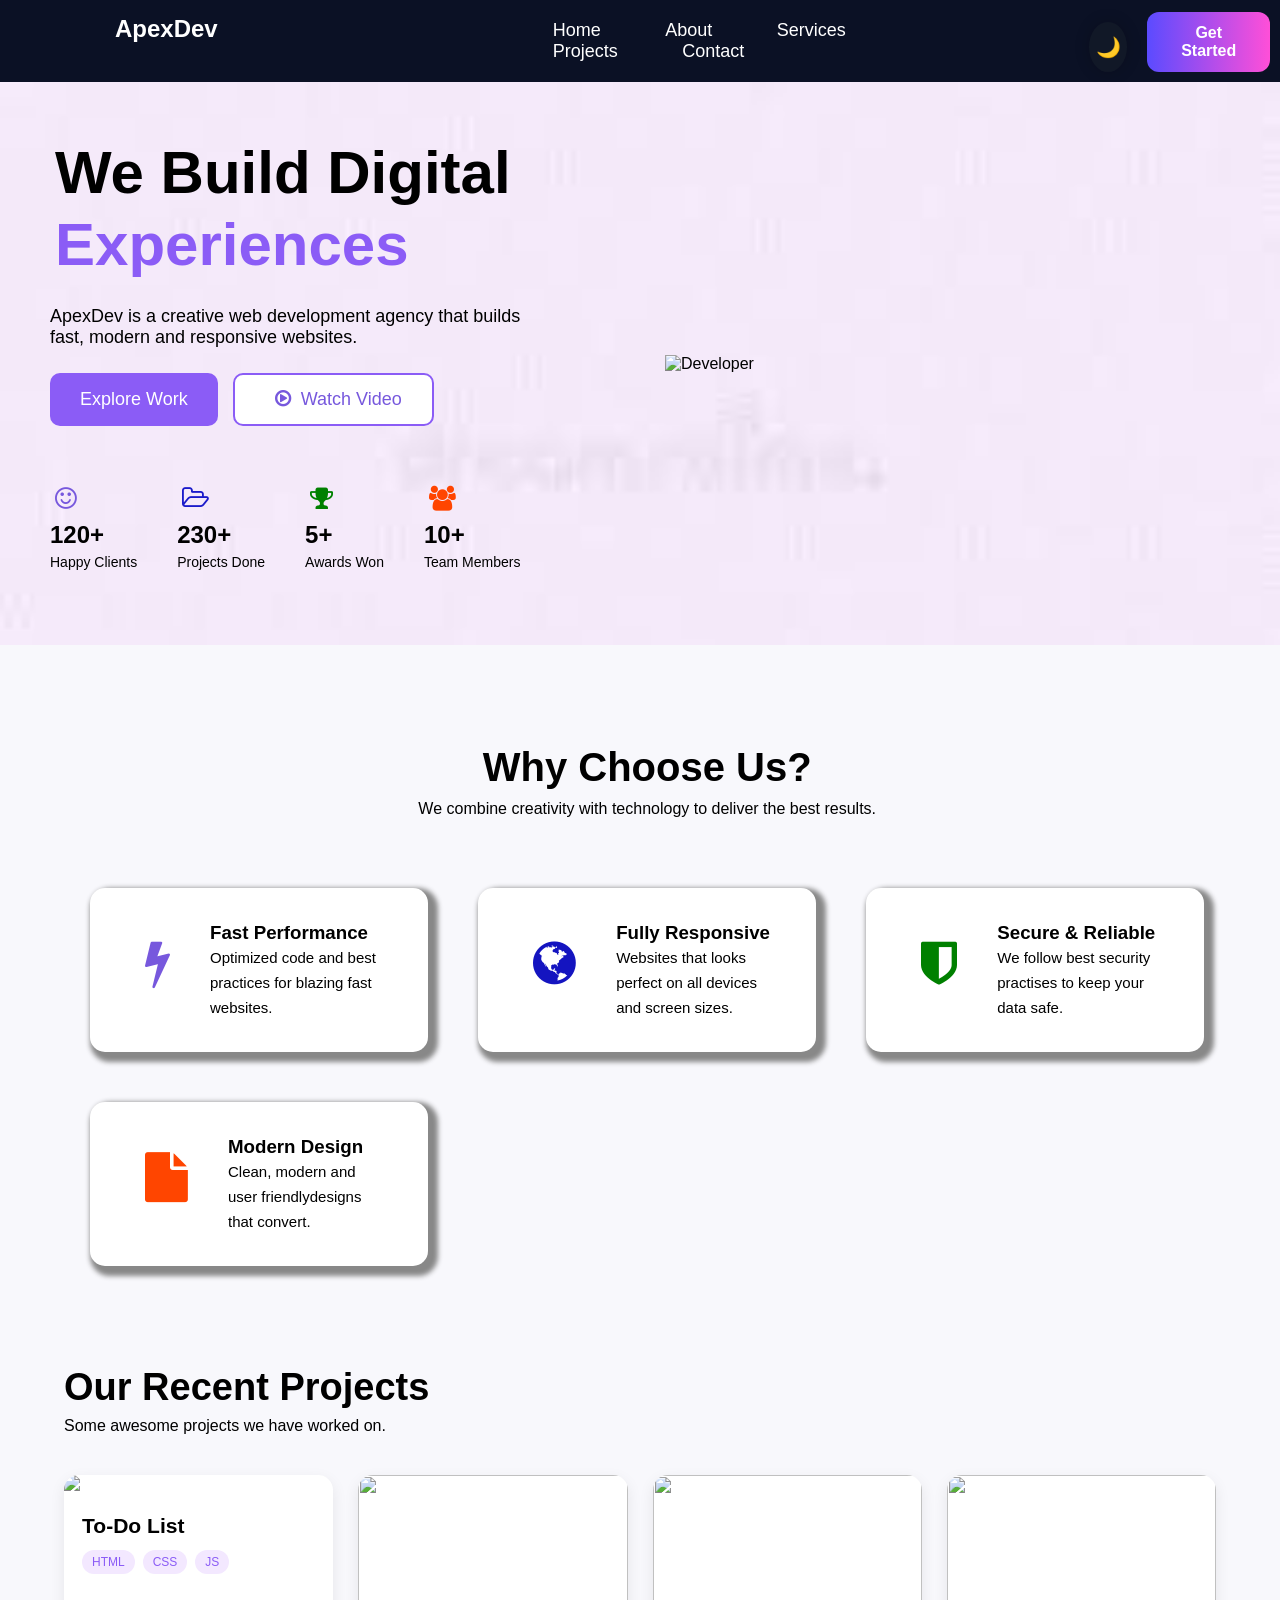
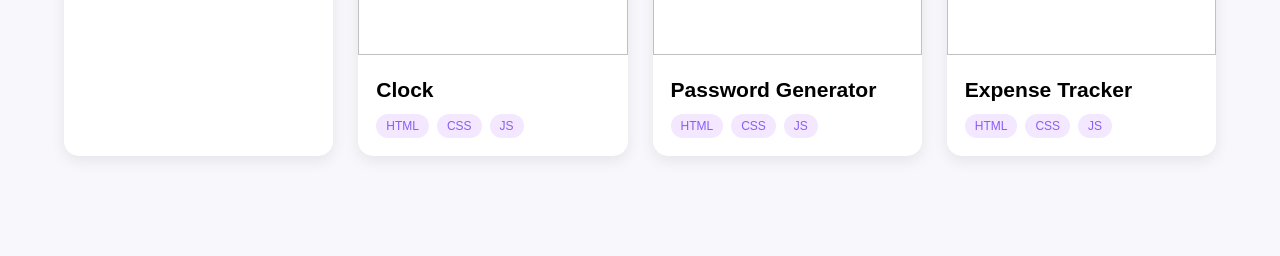
==== index.html @ 3f7ad234 "Add files via upload" ====
<!doctype html>
<html lang="en">
  <head>
    <meta charset="UTF-8" />
    <meta name="viewport" content="width=device-width, initial-scale=1.0" />
    <title>ApexDev</title>

    <link rel="stylesheet" href="style.css" />
    <link
      rel="stylesheet"
      href="https://cdnjs.cloudflare.com/ajax/libs/font-awesome/4.7.0/css/font-awesome.min.css"
    />
  </head>

  <body>
    <section class="navbar">
      <div class="container">
        <div class="nav">
          <div class="logo">
            <h1>ApexDev</h1>
          </div>
          <div class="list">
            <ul>
              <li class="home"><a href="#">Home</a></li>
              <li class="home"><a href="#">About</a></li>
              <li class="home"><a href="#">Services</a></li>
              <li class="home"><a href="#">Projects</a></li>
              <li class="home"><a href="#">Contact</a></li>
            </ul>
          </div>
          <div class="theme">
            <button class="dark-button" onclick="darkTheme()">🌙</button>
            <button class="get-theme" onclick="alert('You Can Now Start')">Get Started</button>
          </div>
        </div>
      </div>
    </section>
    <section class="hero">
      <div class="hero-content">
        <h1>We Build Digital <span><br>Experiences</span></h1>

        <p>
          ApexDev is a creative web development agency that builds fast, modern
          and responsive websites.
        </p>

        <div class="hero-btns">
          <button class="btn-primary">
            <a href="https://www.hardkore.tech/" target="_blank"
              >Explore Work</a
            >
          </button>
          <button class="btn-secondary">
            <a
              style="color: #7758dd"
              href="https://youtu.be/UOmbmTO1gC4?si=s0lWAxmYmjUyqpGj"
              target="_blank"
              ><i
                style="font-size: 19px; padding: 0px 10px; margin: 0px"
                class="fa fa-play-circle-o"
                aria-hidden="true"
              ></i
              >Watch Video</a
            >
          </button>
        </div>

        <div class="stats">
          <div class="stat-box">
            <i
              style="
                font-size: 25px;
                color: #7758dd;
                padding: 10px 5px;
                margin: 0px 0px;
              "
              class="fa fa-smile-o"
              aria-hidden="true"
            ></i>
            <h2>120+</h2>
            <p>Happy Clients</p>
          </div>

          <div class="stat-box">
            <i
              style="
                font-size: 25px;
                color: rgb(27, 27, 202);
                padding: 10px 5px;
                margin: 0px 0px;
              "
              class="fa fa-folder-open-o"
              aria-hidden="true"
            ></i>
            <h2>230+</h2>
            <p>Projects Done</p>
          </div>

          <div class="stat-box">
            <i
              style="
                font-size: 25px;
                color: green;
                padding: 10px 5px;
                margin: 0px 0px;
              "
              class="fa fa-trophy"
              aria-hidden="true"
            ></i>
            <h2>5+</h2>
            <p>Awards Won</p>
          </div>

          <div class="stat-box">
            <i
              style="
                font-size: 25px;
                color: orangered;
                padding: 10px 5px;
                margin: 0px 0px;
              "
              class="fa fa-users"
              aria-hidden="true"
            ></i>
            <h2>10+</h2>
            <p>Team Members</p>
          </div>
        </div>
      </div>

      <div class="hero-image">
        <img src="images/developer.jpg" alt="Developer" />
      </div>
    </section>

    <section class="features">
      <div class="section-title">
        <h2>Why Choose Us?</h2>
        <p>
          We combine creativity with technology to deliver the best results.
        </p>
      </div>

      <div class="feature-container">
        <div class="feature-card">
          <i
            style="font-size: 50px; color: #7758dd"
            class="fa fa-bolt"
            aria-hidden="true"
          ></i>
          <h3>
            Fast Performance<br />
            <p>Optimized code and best practices for blazing fast websites.</p>
          </h3>
        </div>

        <div class="feature-card">
          <i
            style="font-size: 50px; color: rgb(20, 20, 192)"
            class="fa fa-globe"
            aria-hidden="true"
          ></i>
          <h3>
            Fully Responsive<br />
            <p>Websites that looks perfect on all devices and screen sizes.</p>
          </h3>
        </div>

        <div class="feature-card">
          <i
            style="font-size: 50px; color: green"
            class="fa fa-shield"
            aria-hidden="true"
          ></i>
          <h3>
            Secure & Reliable<br />
            <p>We follow best security practises to keep your data safe.</p>
          </h3>
        </div>

        <div class="feature-card">
          <i
            style="font-size: 50px; color: orangered"
            class="fa fa-file"
            aria-hidden="true"
          ></i>
          <h3>
            Modern Design <br />
            <p>Clean, modern and user friendlydesigns that convert.</p>
          </h3>
        </div>
      </div>
    </section>
    <section class="projects">
      <div class="project-header">
        <div>
          <h2>Our Recent Projects</h2>
          <p>Some awesome projects we have worked on.</p>
        </div>
      </div>

      <div class="project-grid">
        <div class="project-card">
          <a href="to-do.html" target="_blank">
            <img src="images/to-do2.jfif" alt="to-do" />
            <div class="project-info">
              <h3>To-Do List</h3>
              <div class="tags">
                <span>HTML</span>
                <span>CSS</span>
                <span>JS</span>
              </div>
            </div>
          </a>
        </div>

        <div class="project-card">
          <a href="clock.html" target="_blank">
            <img src="images/clock.jpg" alt="" />
            <div class="project-info">
              <h3>Clock</h3>
              <div class="tags">
                <span>HTML</span>
                <span>CSS</span>
                <span>JS</span>
              </div>
            </div>
          </a>
        </div>

        <div class="project-card">
          <a href="password.html" target="_blank">
            <img src="images/password.jpg" alt="" />
            <div class="project-info">
              <h3>Password Generator</h3>
              <div class="tags">
                <span>HTML</span>
                <span>CSS</span>
                <span>JS</span>
              </div>
            </div>
          </a>
        </div>

        <div class="project-card">
          <a href="expense-tracker.html" target="_blank">
            <img src="images/expense-tracker.jpg" alt="" />
            <div class="project-info">
              <h3>Expense Tracker</h3>
              <div class="tags">
                <span>HTML</span>
                <span>CSS</span>
                <span>JS</span>
              </div>
            </div>
          </a>
        </div>
      </div>
    </section>
    <script src="script.js"></script>
  </body>
</html>
---- style.css ----
.dark-mode {
    background-color: #050918;
    color: rgba(255, 255, 255, 0.932);
}

body {
    font-family: sans-serif;
    margin: 0px;
}

.navbar {
    background-color: #0b1125;
    color: white;
}

a:hover {
    color: #7758dd;
}

a {
    color: white;
    text-decoration: none;
    font-size: 18px;
}

li {
    list-style-type: none;
    padding: 10px 30px;
}

ul {
    display: ruby;
    padding-top: 10px;
}

.nav {
    display: flex;
    padding: 10px;
}

.get-theme {
    padding: 12px 28px;
    border: none;
    border-radius: 12px;
    background: linear-gradient(90deg, #5b4bff, #ff4fd8);
    color: white;
    font-size: 16px;
    font-weight: 600;
    cursor: pointer;
    transition: 0.3s;
}

.list {
    padding: 10px 200px;
}

.theme {
    display: flex;
    align-items: end;
    gap: 20px;
}

.logo {
    padding: 0px 100px;
}

.dark-button {
    width: 50px;
    height: 50px;
    border: none;
    border-radius: 50%;
    background: #111827;
    color: white;
    font-size: 20px;
    cursor: pointer;
    box-shadow: 0 0 15px rgba(0, 0, 0, 0.2);

}

.get-started {
    padding: 12px 28px;
    border: none;
    border-radius: 12px;
    background: linear-gradient(90deg, #5b4bff, #ff4fd8);
    color: white;
    font-size: 16px;
    font-weight: 600;
    cursor: pointer;
    transition: 0.3s;
}

.get-started:hover {
    transform: translateY(-2px);
    box-shadow: 0 10px 20px rgba(255, 79, 216, 0.3);
}

h1 {
    margin: 5px 5px;
    font-size: 24px;
}

* {
    margin: 0;
    padding: 0;
    box-sizing: border-box;
    font-family: sans-serif;
}

body {
    background: #f8f8fc;
}

h3 {
    color: black;
}

.hero {
    background-image: url("lavender.jpg");
    background-repeat: no-repeat;
    background-size: cover;
    width: 100%;
    min-height: 50vh;
    display: flex;
    justify-content: space-between;
    align-items: center;
    padding: 50px 50px;
    gap: 50px;
    margin-bottom: 100px;
}

.hero-content {
    flex: 1;
}

.hero-content h1 {
    font-size: 60px;
    line-height: 1.2;
}

.hero-content span {
    color: #8b5cf6;
}

.hero-content p {
    margin: 25px 0;
    font-size: 18px;
    max-width: 500px;
}

.hero-btns {
    display: flex;
    gap: 15px;
}

.btn-primary {
    background: #8b5cf6;
    color: white;
    border: none;
    padding: 14px 30px;
    border-radius: 10px;
    cursor: pointer;
}

.btn-primary:hover {
    color: white;
}

.btn-secondary {
    background: white;
    border: 2px solid #8b5cf6;
    color: #8b5cf6;
    padding: 14px 30px;
    border-radius: 10px;
    cursor: pointer;
}

.hero-image {
    flex: 1;
}

.hero-image img {
    width: 90%;
}

.stats {
    display: flex;
    gap: 40px;
    margin-top: 50px;
    flex-wrap: wrap;
}


.stat-box p {
    margin-top: 5px;
    font-size: 14px;
}

.features {
    width: 98%;
    margin: 20px;
}

.section-title {
    text-align: center;
    margin-bottom: 50px;
}

.section-title h2 {
    font-size: 40px;
}

.section-title p {
    margin-top: 10px;
}

.feature-container {
    display: grid;
    grid-template-columns: repeat(auto-fit, minmax(250px, 1fr));
    gap: 50px;
    margin: 70px;
}

.feature-card {
    background: white;
    display: flex;
    padding: 17px 30px;
    border-radius: 15px;
    box-shadow: 5px 5px 5px 5px #888888;
    line-height: 25px;
}

.feature-card h3 {
    margin: 15px;
}

.feature-card p {
    font-size: 15px;
    font-weight: 500;
}

.fa {
    padding: 33px 5px;
    margin: 0px 20px;
}

.projects {
    width: 90%;
    margin: 100px auto;
}

.project-header {
    display: flex;
    justify-content: space-between;
    align-items: center;
    margin-bottom: 40px;
}

.project-header h2 {
    font-size: 38px;
    margin-bottom: 8px;
}

.project-grid {
    display: grid;
    grid-template-columns: repeat(auto-fit, minmax(250px, 1fr));
    gap: 25px;
}

.project-card {
    background: #fff;
    border-radius: 15px;
    overflow: hidden;
    box-shadow: 0 5px 15px rgba(0, 0, 0, 0.08);
    transition: 0.3s;
}

.project-card:hover {
    transform: translateY(-8px);
}

.project-card img {
    width: 100%;
    height: 180px;
    object-fit: cover;
}

.project-info {
    padding: 18px;
}

.project-info h3 {
    margin-bottom: 12px;
}

.tags {
    display: flex;
    gap: 8px;
}

.tags span {
    padding: 5px 10px;
    background: #f3e8ff;
    color: #8b5cf6;
    border-radius: 20px;
    font-size: 12px;
}
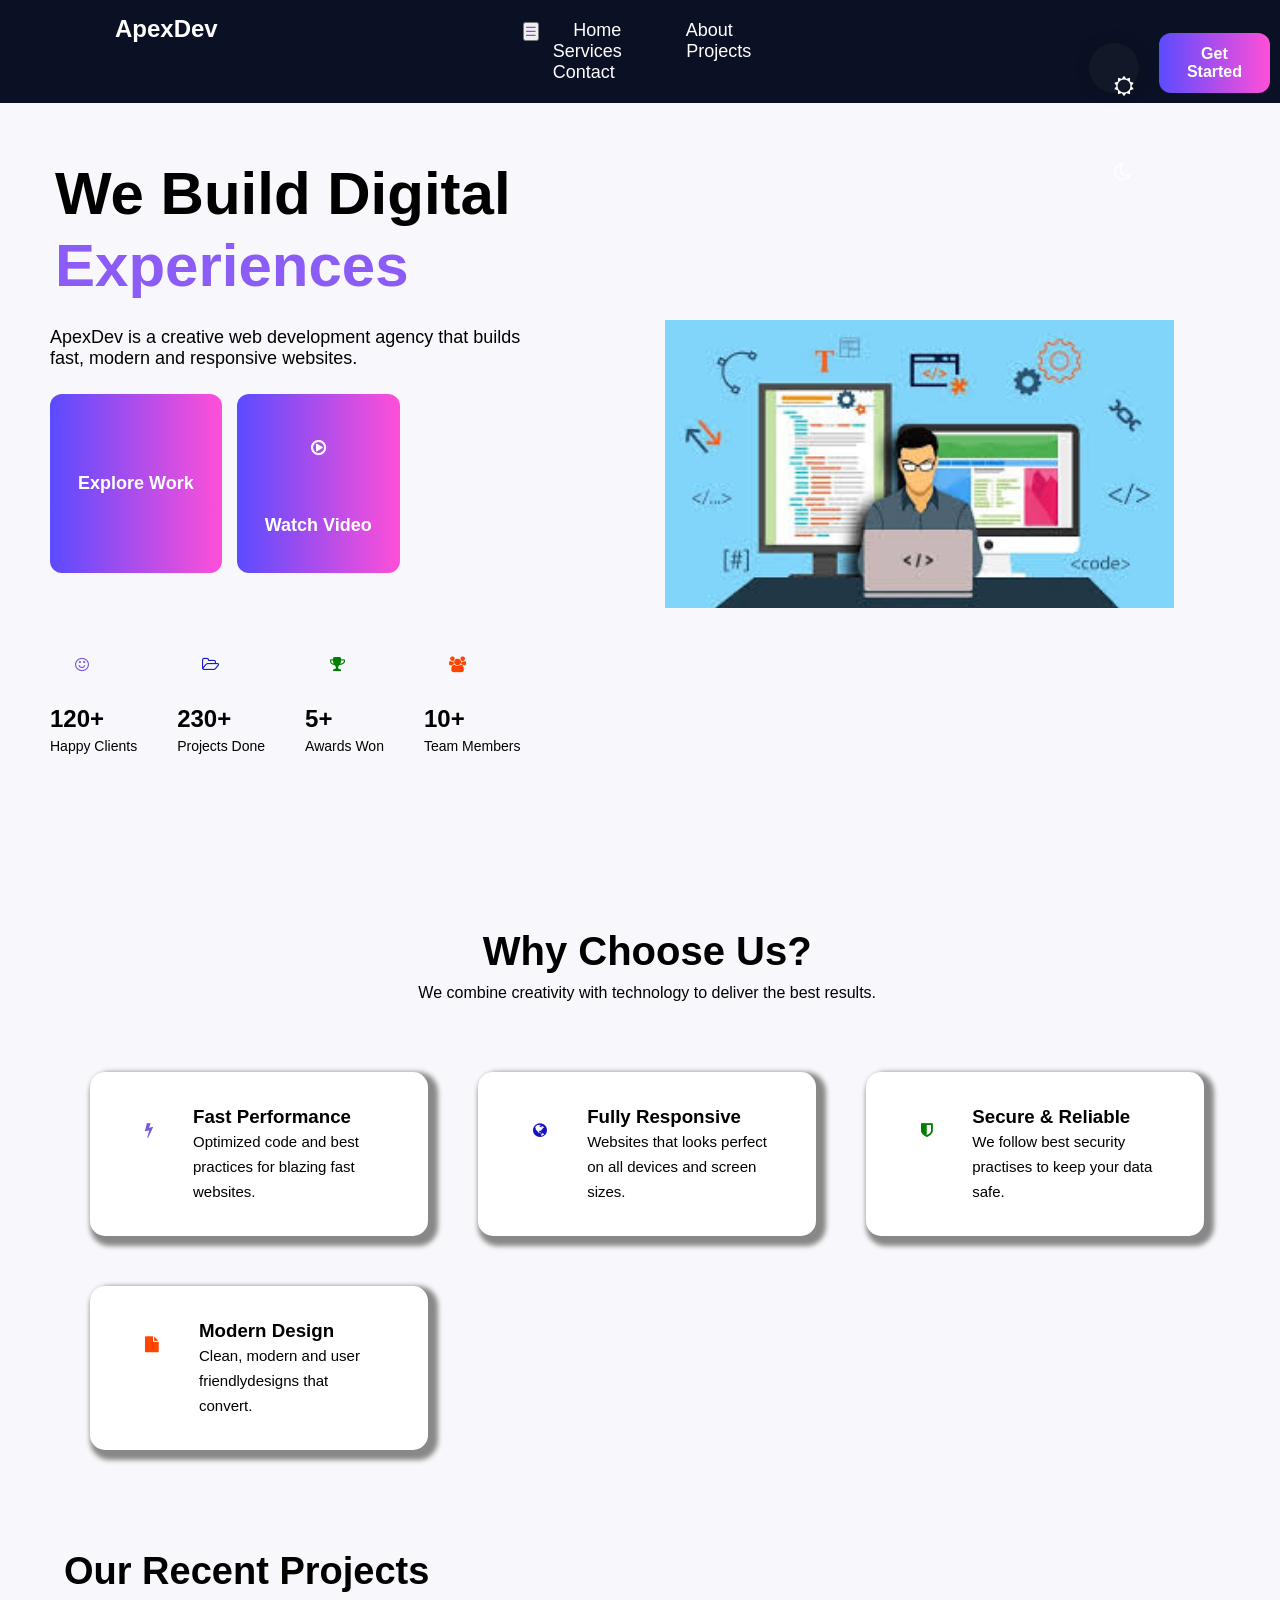
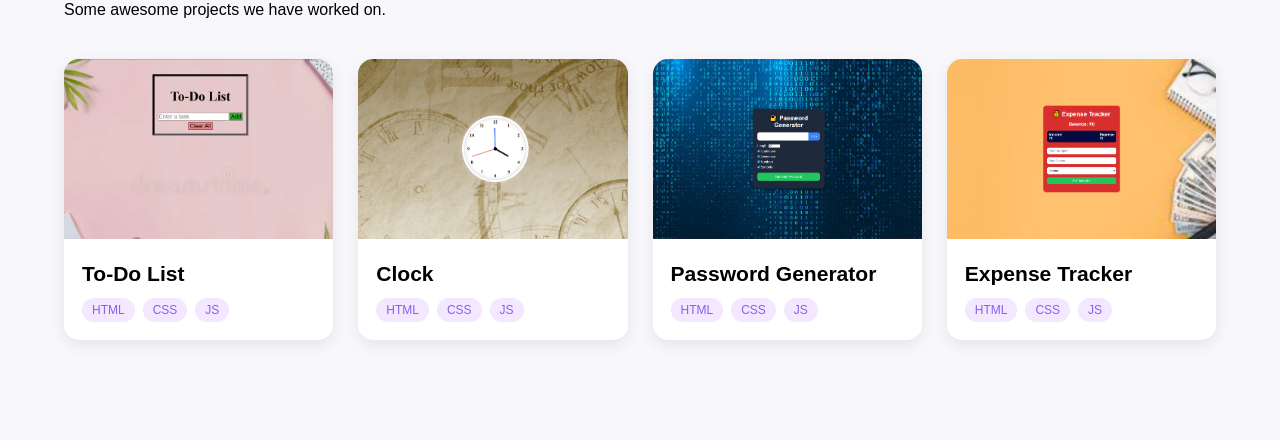
==== commit 042debb5: "Update index.html" ====
--- a/index.html
+++ b/index.html
@@ -20,7 +20,10 @@
             <h1>ApexDev</h1>
           </div>
           <div class="list">
-            <ul>
+            <button class="menu-toggle" id="menu-toggle" style="color: #7758dd">
+              ☰
+            </button>
+            <ul class="nav-list" id="nav-list">
               <li class="home"><a href="#">Home</a></li>
               <li class="home"><a href="#">About</a></li>
               <li class="home"><a href="#">Services</a></li>
@@ -29,15 +32,19 @@
             </ul>
           </div>
           <div class="theme">
-            <button class="dark-button" onclick="darkTheme()">🌙</button>
-            <button class="get-theme" onclick="alert('You Can Now Start')">Get Started</button>
+            <button class="dark-button" onclick="darkTheme()"><i class="fa fa-sun-o" aria-hidden="true"></i><i class="fa fa-moon-o" aria-hidden="true"></i></button>
+            <button class="get-theme" onclick="alert('You Can Now Start')">
+              Get Started
+            </button>
           </div>
         </div>
       </div>
     </section>
     <section class="hero">
       <div class="hero-content">
-        <h1>We Build Digital <span><br>Experiences</span></h1>
+        <h1>
+          We Build Digital <span><br />Experiences</span>
+        </h1>
 
         <p>
           ApexDev is a creative web development agency that builds fast, modern
@@ -45,83 +52,60 @@
         </p>
 
         <div class="hero-btns">
-          <button class="btn-primary">
+          <button class="get-theme btn-prim">
             <a href="https://www.hardkore.tech/" target="_blank"
               >Explore Work</a
             >
           </button>
-          <button class="btn-secondary">
+          <button class="get-theme btn-second">
             <a
-              style="color: #7758dd"
               href="https://youtu.be/UOmbmTO1gC4?si=s0lWAxmYmjUyqpGj"
               target="_blank"
-              ><i
-                style="font-size: 19px; padding: 0px 10px; margin: 0px"
-                class="fa fa-play-circle-o"
-                aria-hidden="true"
-              ></i
-              >Watch Video</a
+              >
+              <div class="icon-cont"><i class="fa fa-play-circle-o" aria-hidden="true"></i><p>Watch
+              Video</p></div></a
             >
           </button>
         </div>
 
         <div class="stats">
           <div class="stat-box">
-            <i
-              style="
-                font-size: 25px;
-                color: #7758dd;
-                padding: 10px 5px;
-                margin: 0px 0px;
-              "
+            <div class="icon-cont">
+            <i
+              style="color: #7758dd"
               class="fa fa-smile-o"
               aria-hidden="true"
-            ></i>
+            ></i></div>
             <h2>120+</h2>
             <p>Happy Clients</p>
           </div>
 
           <div class="stat-box">
-            <i
-              style="
-                font-size: 25px;
-                color: rgb(27, 27, 202);
-                padding: 10px 5px;
-                margin: 0px 0px;
-              "
+            <div class="icon-cont">
+            <i
+              style="color: rgb(27, 27, 202)"
               class="fa fa-folder-open-o"
               aria-hidden="true"
-            ></i>
+            ></i></div>
             <h2>230+</h2>
             <p>Projects Done</p>
           </div>
 
           <div class="stat-box">
-            <i
-              style="
-                font-size: 25px;
-                color: green;
-                padding: 10px 5px;
-                margin: 0px 0px;
-              "
-              class="fa fa-trophy"
-              aria-hidden="true"
-            ></i>
+            <div class="icon-cont">
+            <i style="color: green" class="fa fa-trophy" aria-hidden="true"></i></div>
             <h2>5+</h2>
             <p>Awards Won</p>
           </div>
 
           <div class="stat-box">
-            <i
-              style="
-                font-size: 25px;
-                color: orangered;
-                padding: 10px 5px;
-                margin: 0px 0px;
-              "
+            <div class="icon-cont">
+            <i
+              style="color: orangered"
               class="fa fa-users"
               aria-hidden="true"
             ></i>
+            </div>
             <h2>10+</h2>
             <p>Team Members</p>
           </div>
@@ -143,11 +127,9 @@
 
       <div class="feature-container">
         <div class="feature-card">
-          <i
-            style="font-size: 50px; color: #7758dd"
-            class="fa fa-bolt"
-            aria-hidden="true"
-          ></i>
+          <div class="icon-container">
+            <i style="color: #7758dd" class="fa fa-bolt" aria-hidden="true"></i>
+          </div>
           <h3>
             Fast Performance<br />
             <p>Optimized code and best practices for blazing fast websites.</p>
@@ -155,11 +137,13 @@
         </div>
 
         <div class="feature-card">
-          <i
-            style="font-size: 50px; color: rgb(20, 20, 192)"
-            class="fa fa-globe"
-            aria-hidden="true"
-          ></i>
+          <div class="icon-container">
+            <i
+              style="color: rgb(20, 20, 192)"
+              class="fa fa-globe"
+              aria-hidden="true"
+            ></i>
+          </div>
           <h3>
             Fully Responsive<br />
             <p>Websites that looks perfect on all devices and screen sizes.</p>
@@ -167,11 +151,9 @@
         </div>
 
         <div class="feature-card">
-          <i
-            style="font-size: 50px; color: green"
-            class="fa fa-shield"
-            aria-hidden="true"
-          ></i>
+          <div class="icon-container">
+            <i style="color: green" class="fa fa-shield" aria-hidden="true"></i>
+          </div>
           <h3>
             Secure & Reliable<br />
             <p>We follow best security practises to keep your data safe.</p>
@@ -179,11 +161,13 @@
         </div>
 
         <div class="feature-card">
-          <i
-            style="font-size: 50px; color: orangered"
-            class="fa fa-file"
-            aria-hidden="true"
-          ></i>
+          <div class="icon-container">
+            <i
+              style="color: orangered"
+              class="fa fa-file"
+              aria-hidden="true"
+            ></i>
+          </div>
           <h3>
             Modern Design <br />
             <p>Clean, modern and user friendlydesigns that convert.</p>
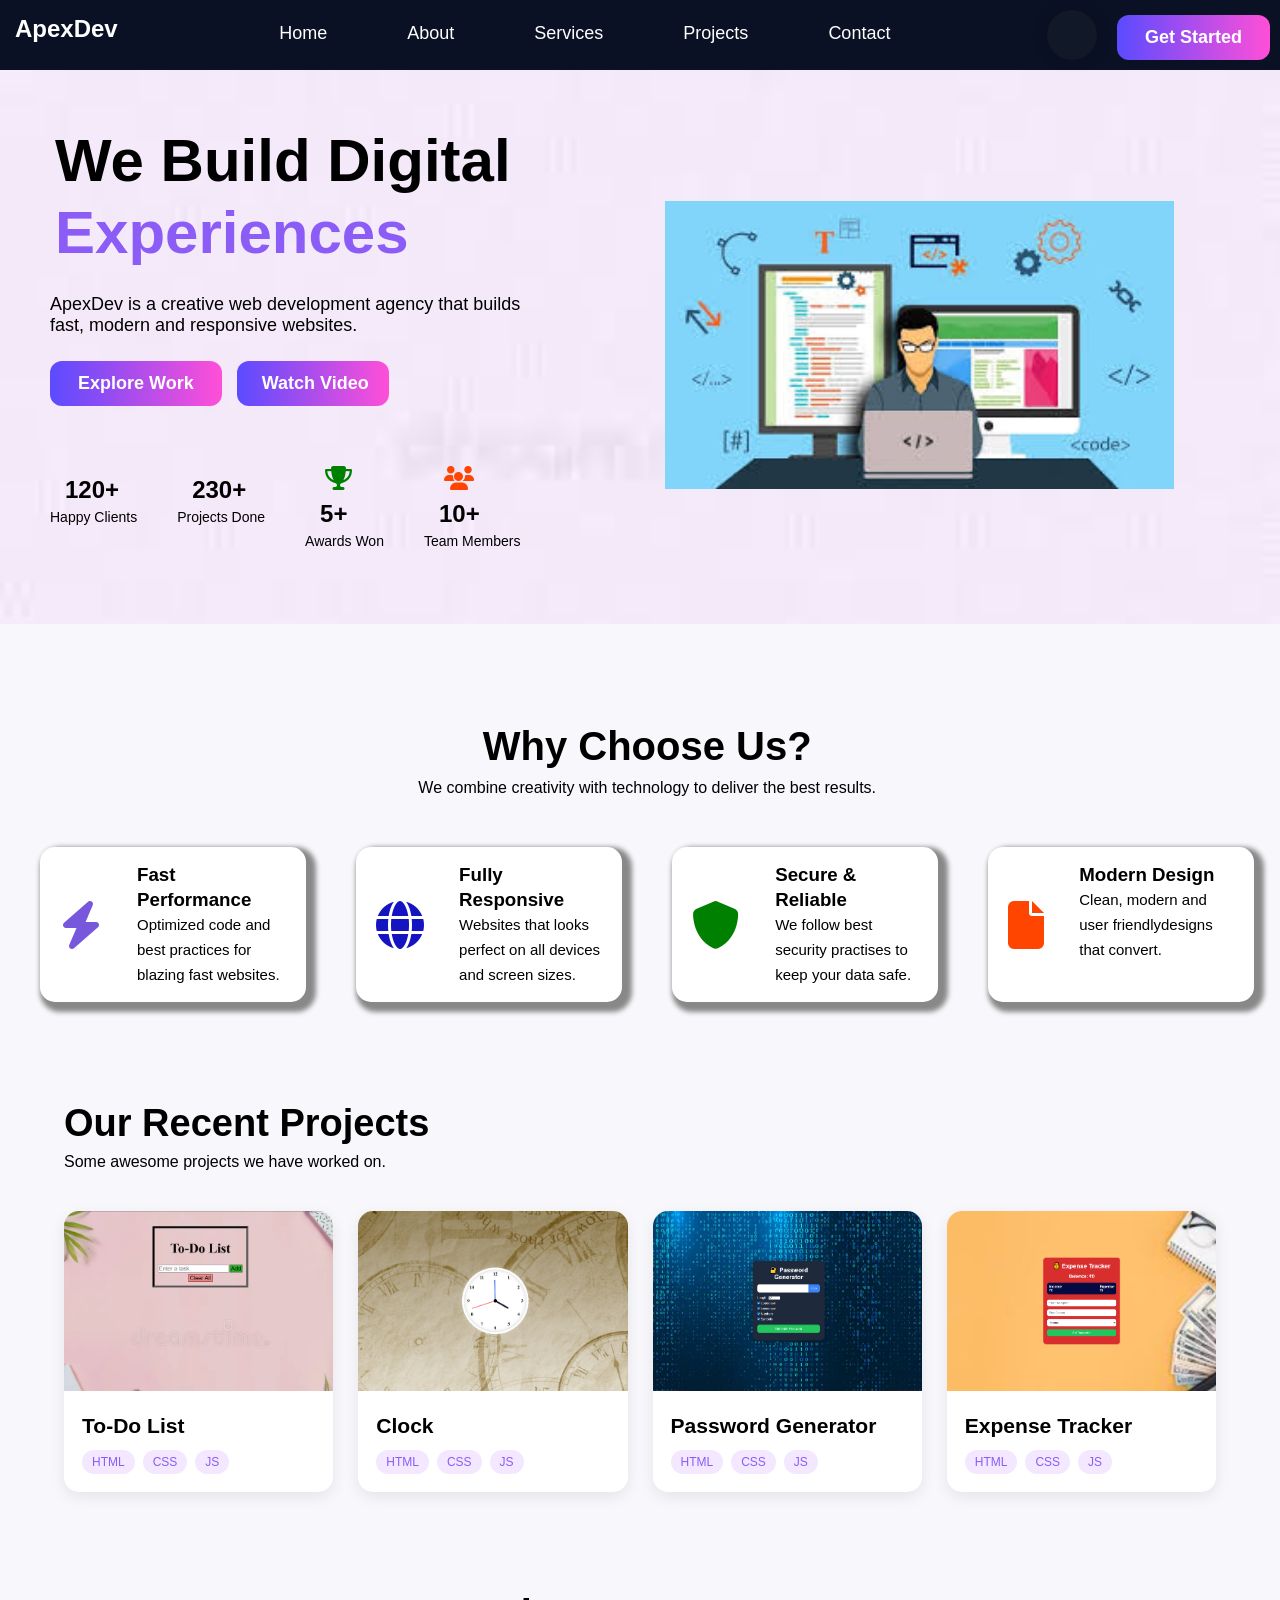
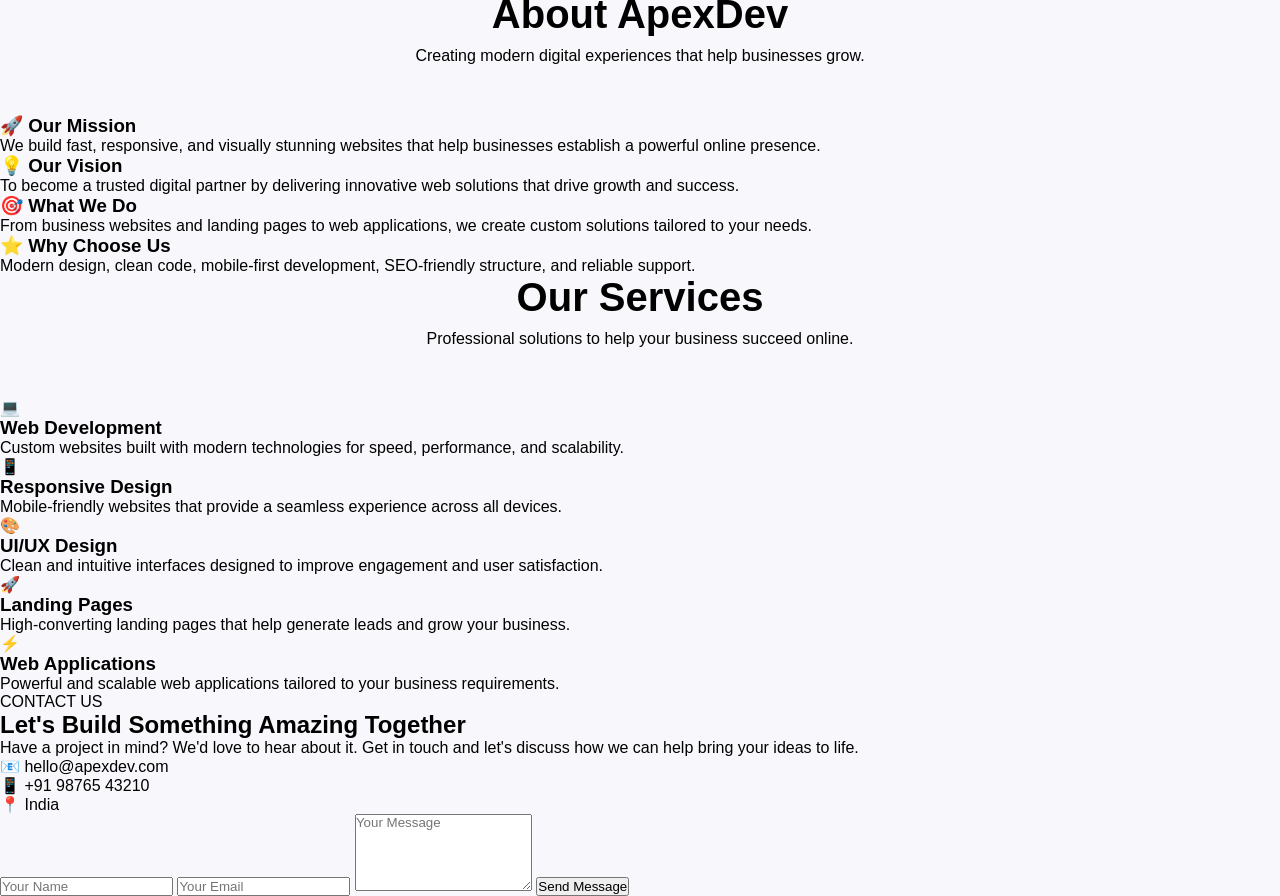
==== commit 52ce7828: "Update index.html" ====
--- a/index.html
+++ b/index.html
@@ -10,6 +10,10 @@
       rel="stylesheet"
       href="https://cdnjs.cloudflare.com/ajax/libs/font-awesome/4.7.0/css/font-awesome.min.css"
     />
+    <link
+  rel="stylesheet"
+  href="https://cdnjs.cloudflare.com/ajax/libs/font-awesome/6.5.1/css/all.min.css"
+/>
   </head>
 
   <body>
@@ -24,17 +28,18 @@
               ☰
             </button>
             <ul class="nav-list" id="nav-list">
-              <li class="home"><a href="#">Home</a></li>
-              <li class="home"><a href="#">About</a></li>
-              <li class="home"><a href="#">Services</a></li>
-              <li class="home"><a href="#">Projects</a></li>
-              <li class="home"><a href="#">Contact</a></li>
+              <li class="home"><a href="index.html">Home</a></li>
+              <li class="home"><a href="#about">About</a></li>
+              <li class="home"><a href="#services">Services</a></li>
+              <li class="home"><a href="#projects">Projects</a></li>
+              <li class="home"><a href="#contact">Contact</a></li>
             </ul>
           </div>
           <div class="theme">
             <button class="dark-button" onclick="darkTheme()"><i class="fa fa-sun-o" aria-hidden="true"></i><i class="fa fa-moon-o" aria-hidden="true"></i></button>
-            <button class="get-theme" onclick="alert('You Can Now Start')">
-              Get Started
+            <button class="get-theme"><a href="project-brief.html" class="btn">
+  Get Started
+</a>
             </button>
           </div>
         </div>
@@ -241,6 +246,138 @@
         </div>
       </div>
     </section>
+    <section class="about" id="about">
+  <div class="container">
+    <div class="section-title">
+      <h2>About ApexDev</h2>
+      <p>Creating modern digital experiences that help businesses grow.</p>
+    </div>
+
+    <div class="about-grid">
+
+      <div class="about-card">
+        <h3>🚀 Our Mission</h3>
+        <p>
+          We build fast, responsive, and visually stunning websites that
+          help businesses establish a powerful online presence.
+        </p>
+      </div>
+
+      <div class="about-card">
+        <h3>💡 Our Vision</h3>
+        <p>
+          To become a trusted digital partner by delivering innovative web
+          solutions that drive growth and success.
+        </p>
+      </div>
+
+      <div class="about-card">
+        <h3>🎯 What We Do</h3>
+        <p>
+          From business websites and landing pages to web applications,
+          we create custom solutions tailored to your needs.
+        </p>
+      </div>
+
+      <div class="about-card">
+        <h3>⭐ Why Choose Us</h3>
+        <p>
+          Modern design, clean code, mobile-first development, SEO-friendly
+          structure, and reliable support.
+        </p>
+      </div>
+
+    </div>
+  </div>
+</section>
+<section class="services" id="services">
+  <div class="container">
+    <div class="section-title">
+      <h2>Our Services</h2>
+      <p>Professional solutions to help your business succeed online.</p>
+    </div>
+
+    <div class="services-grid">
+
+      <div class="service-card">
+        <div class="service-icon">💻</div>
+        <h3>Web Development</h3>
+        <p>
+          Custom websites built with modern technologies for speed,
+          performance, and scalability.
+        </p>
+      </div>
+
+      <div class="service-card">
+        <div class="service-icon">📱</div>
+        <h3>Responsive Design</h3>
+        <p>
+          Mobile-friendly websites that provide a seamless experience
+          across all devices.
+        </p>
+      </div>
+
+      <div class="service-card">
+        <div class="service-icon">🎨</div>
+        <h3>UI/UX Design</h3>
+        <p>
+          Clean and intuitive interfaces designed to improve engagement
+          and user satisfaction.
+        </p>
+      </div>
+
+      <div class="service-card">
+        <div class="service-icon">🚀</div>
+        <h3>Landing Pages</h3>
+        <p>
+          High-converting landing pages that help generate leads and
+          grow your business.
+        </p>
+      </div>
+
+      <div class="service-card">
+        <div class="service-icon">⚡</div>
+        <h3>Web Applications</h3>
+        <p>
+          Powerful and scalable web applications tailored to your
+          business requirements.
+        </p>
+      </div>
+
+    </div>
+  </div>
+</section>
+<section class="contact" id="contact">
+  <div class="container">
+    <div class="contact-card">
+
+      <div class="contact-info">
+        <span>CONTACT US</span>
+        <h2>Let's Build Something Amazing Together</h2>
+
+        <p>
+          Have a project in mind? We'd love to hear about it.
+          Get in touch and let's discuss how we can help bring
+          your ideas to life.
+        </p>
+
+        <div class="contact-details">
+          <p>📧 hello@apexdev.com</p>
+          <p>📱 +91 98765 43210</p>
+          <p>📍 India</p>
+        </div>
+      </div>
+
+      <form class="contact-form">
+        <input type="text" placeholder="Your Name" required>
+        <input type="email" placeholder="Your Email" required>
+        <textarea rows="5" placeholder="Your Message" required></textarea>
+        <button type="submit">Send Message</button>
+      </form>
+
+    </div>
+  </div>
+</section>
     <script src="script.js"></script>
   </body>
 </html>
--- a/style.css
+++ b/style.css
@@ -6,6 +6,8 @@
 body {
     font-family: sans-serif;
     margin: 0px;
+    overflow-x: hidden;
+    background: #f8f8fc;
 }
 
 .navbar {
@@ -13,7 +15,7 @@
     color: white;
 }
 
-a:hover {
+.nav-list a:hover {
     color: #7758dd;
 }
 
@@ -25,17 +27,119 @@
 
 li {
     list-style-type: none;
-    padding: 10px 30px;
 }
 
 ul {
-    display: ruby;
-    padding-top: 10px;
+    display: flex;
+    gap: 80px;
+    padding-top: 13px;
+}
+
+
+@media(max-width:1024px) {
+    ul {
+        gap: 40px;
+    }
+
+    .stats {
+        gap: 20px !important;
+    }
+
+    .hero .hero-content h1 {
+        font-size: 40px;
+    }
+
+    .hero .hero-image img {
+        width: 100%;
+    }
+}
+
+@media(max-width:970px) {
+    ul {
+        gap: 30px;
+    }
+
+    .stats {
+        column-gap: 79px !important;
+    }
+
+    .hero .hero-content h1 {
+        font-size: 35px;
+    }
+
+    .hero .hero-content p {
+        font-size: 15px;
+    }
+
+    .hero-btns a {
+        font-size: 16px;
+    }
+
+    hero .hero-image img {
+        width: 110%;
+    }
+}
+
+@media(max-width:768px) {
+    ul {
+        gap: 20px;
+    }
+
+    .menu-toggle {
+        display: block !important;
+        width: 50px;
+        height: 50px;
+        border: none;
+        border-radius: 50%;
+        background: white;
+        box-shadow: 0 0 15px rgba(0, 0, 0, 0.2);
+        font-weight: 900;
+    }
+
+    .nav-list {
+        display: none;
+        flex-direction: column;
+        position: absolute;
+        top: 60px;
+        left: 0;
+        width: 100%;
+        background-color: #1a1a1a;
+        padding: 20px;
+        gap: 15px;
+    }
+
+    .nav-list.active {
+        display: flex;
+        flex-direction: column;
+        position: absolute;
+        top: 60px;
+        left: 0;
+        width: 100%;
+        background-color: #8b5cf6;
+    }
+
+    .nav-list li a {
+        display: block;
+        padding: 12px 15px;
+        background-color: #111827;
+        border-radius: 5px;
+    }
+
+    body .hero {
+        display: block;
+    }
+}
+
+.menu-toggle {
+    display: none;
+    font-size: 24px;
+    cursor: pointer;
 }
 
 .nav {
     display: flex;
     padding: 10px;
+    justify-content: space-between;
 }
 
 .get-theme {
@@ -50,18 +154,10 @@
     transition: 0.3s;
 }
 
-.list {
-    padding: 10px 200px;
-}
-
 .theme {
     display: flex;
     align-items: end;
     gap: 20px;
-}
-
-.logo {
-    padding: 0px 100px;
 }
 
 .dark-button {
@@ -77,19 +173,7 @@
 
 }
 
-.get-started {
-    padding: 12px 28px;
-    border: none;
-    border-radius: 12px;
-    background: linear-gradient(90deg, #5b4bff, #ff4fd8);
-    color: white;
-    font-size: 16px;
-    font-weight: 600;
-    cursor: pointer;
-    transition: 0.3s;
-}
-
-.get-started:hover {
+.get-theme:hover {
     transform: translateY(-2px);
     box-shadow: 0 10px 20px rgba(255, 79, 216, 0.3);
 }
@@ -106,16 +190,29 @@
     font-family: sans-serif;
 }
 
-body {
-    background: #f8f8fc;
-}
-
 h3 {
     color: black;
 }
 
+body.dark-mode .hero {
+    background-image: none;
+}
+
+body.dark-mode .fa-moon-o {
+    display: none;
+}
+
+body.dark-mode .fa-sun-o {
+    display: inline-block;
+    color: yellow;
+}
+
+.dark-button .fa-sun-o {
+    display: none;
+}
+
 .hero {
-    background-image: url("lavender.jpg");
+    background-image: url("images/lavender.jpg");
     background-repeat: no-repeat;
     background-size: cover;
     width: 100%;
@@ -152,26 +249,9 @@
     gap: 15px;
 }
 
-.btn-primary {
-    background: #8b5cf6;
-    color: white;
-    border: none;
-    padding: 14px 30px;
-    border-radius: 10px;
-    cursor: pointer;
-}
-
-.btn-primary:hover {
-    color: white;
-}
-
-.btn-secondary {
-    background: white;
-    border: 2px solid #8b5cf6;
-    color: #8b5cf6;
-    padding: 14px 30px;
-    border-radius: 10px;
-    cursor: pointer;
+
+.btn-second {
+    padding: 0px;
 }
 
 .hero-image {
@@ -184,11 +264,14 @@
 
 .stats {
     display: flex;
-    gap: 40px;
     margin-top: 50px;
     flex-wrap: wrap;
-}
-
+    gap: 40px;
+}
+
+.stat-box h2 {
+    padding: 0px 15px;
+}
 
 .stat-box p {
     margin-top: 5px;
@@ -217,18 +300,48 @@
     display: grid;
     grid-template-columns: repeat(auto-fit, minmax(250px, 1fr));
     gap: 50px;
-    margin: 70px;
+    padding: 0px 20px;
+    max-width: 1400px;
+    margin: 0 auto;
 }
 
 .feature-card {
     background: white;
     display: flex;
-    padding: 17px 30px;
     border-radius: 15px;
     box-shadow: 5px 5px 5px 5px #888888;
     line-height: 25px;
 }
 
+.icon-cont {
+    display: flex;
+    width: fit-content;
+    align-items: start;
+    justify-content: center;
+    align-items: center;
+    padding: 10px 20px;
+    font-size: 1.5rem;
+}
+
+.fa-play-circle-o {
+    padding-right: 5px;
+}
+
+.icon-cont p {
+    font-size: 18px;
+    margin: 0px;
+}
+
+.icon-container {
+    display: flex;
+    justify-content: center;
+    align-items: center;
+    width: fit-content;
+    padding: 20px;
+    font-size: 3rem;
+    transition: transform 0.3s ease;
+}
+
 .feature-card h3 {
     margin: 15px;
 }
@@ -238,10 +351,6 @@
     font-weight: 500;
 }
 
-.fa {
-    padding: 33px 5px;
-    margin: 0px 20px;
-}
 
 .projects {
     width: 90%;
@@ -303,4 +412,4 @@
     color: #8b5cf6;
     border-radius: 20px;
     font-size: 12px;
-}+}
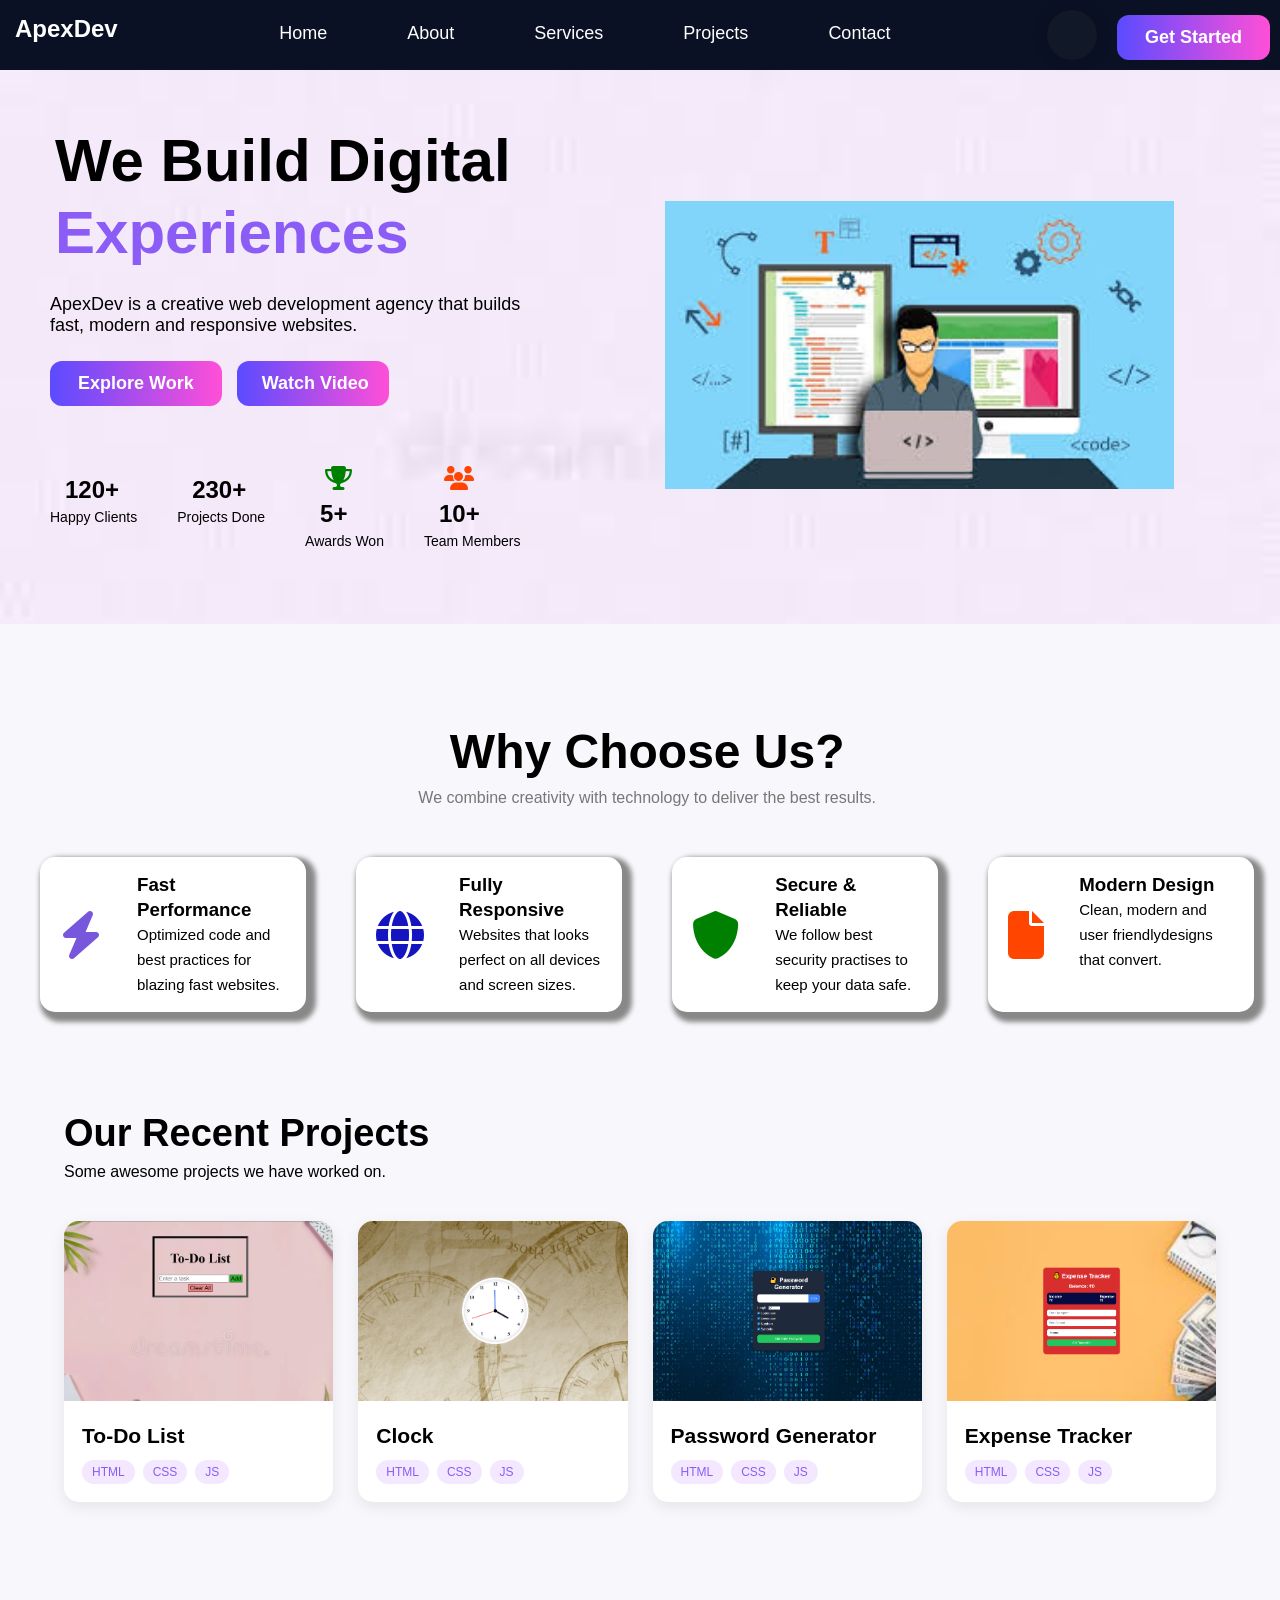
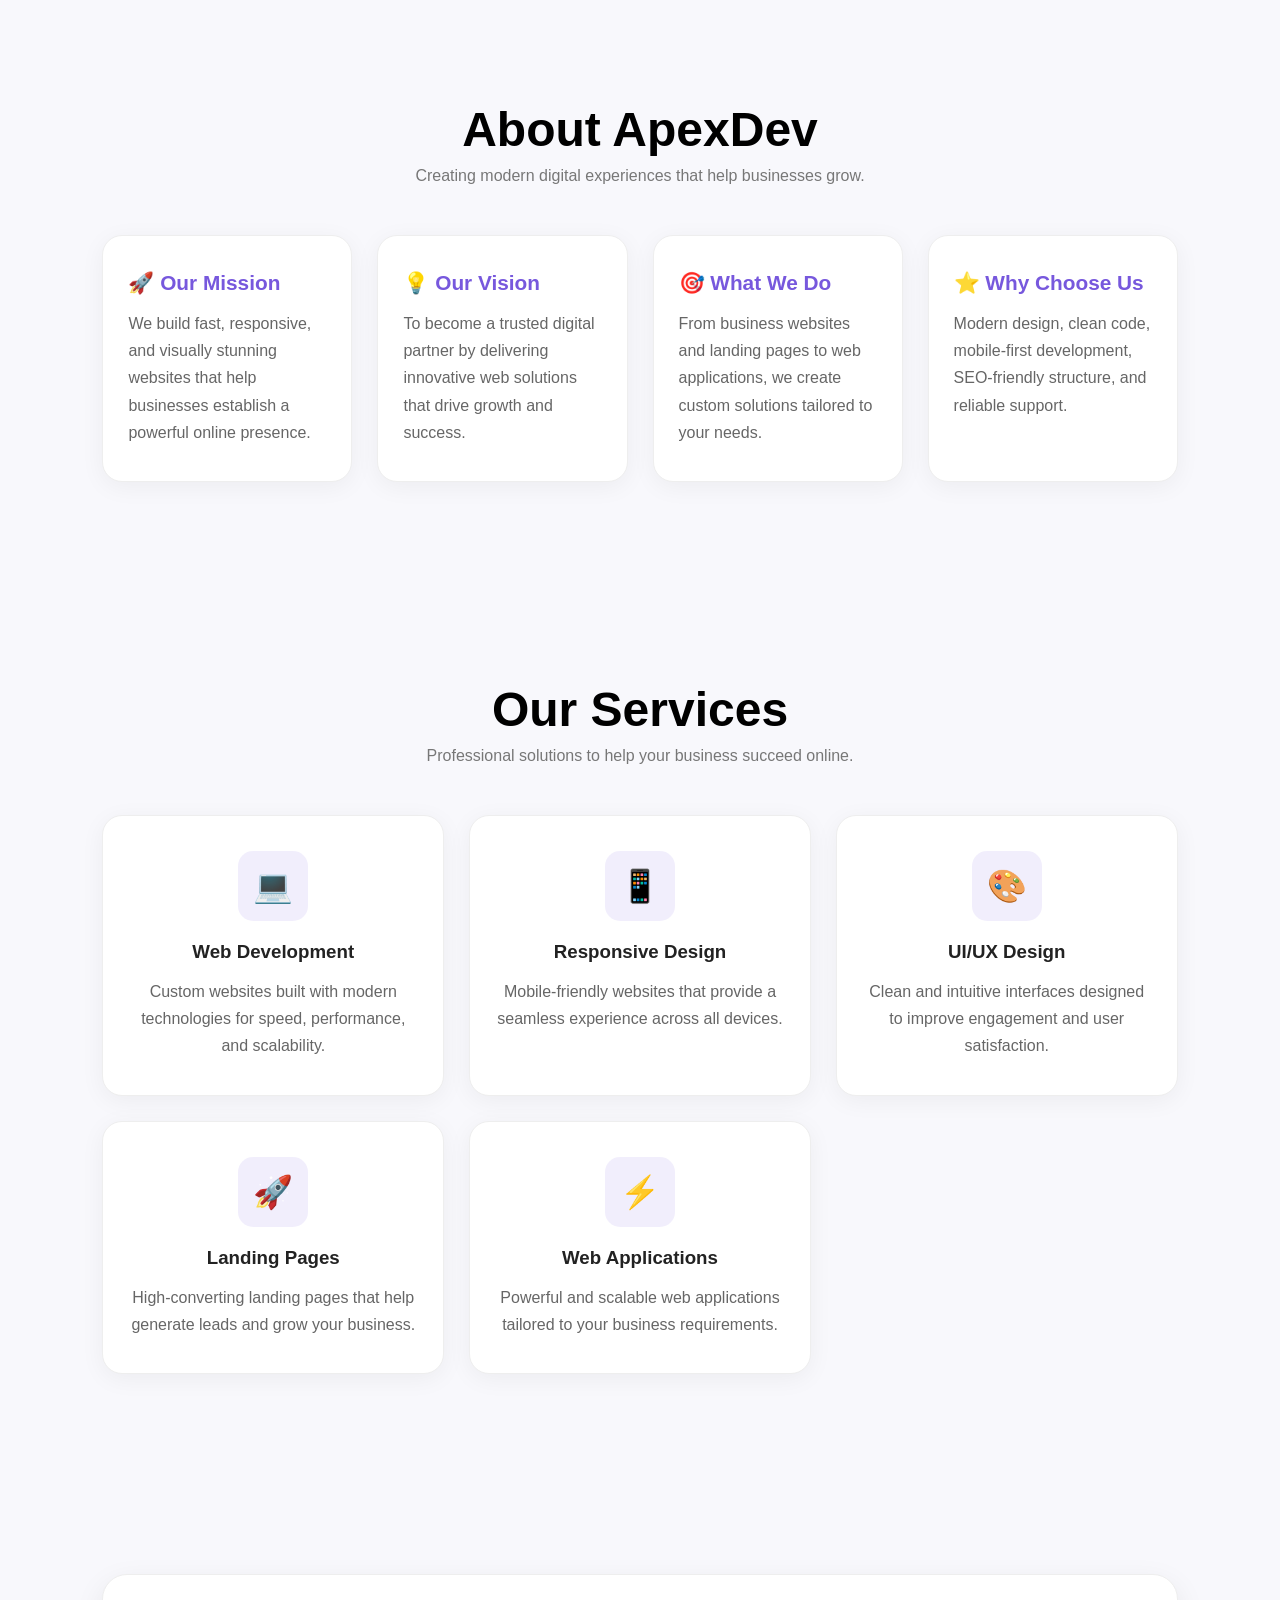
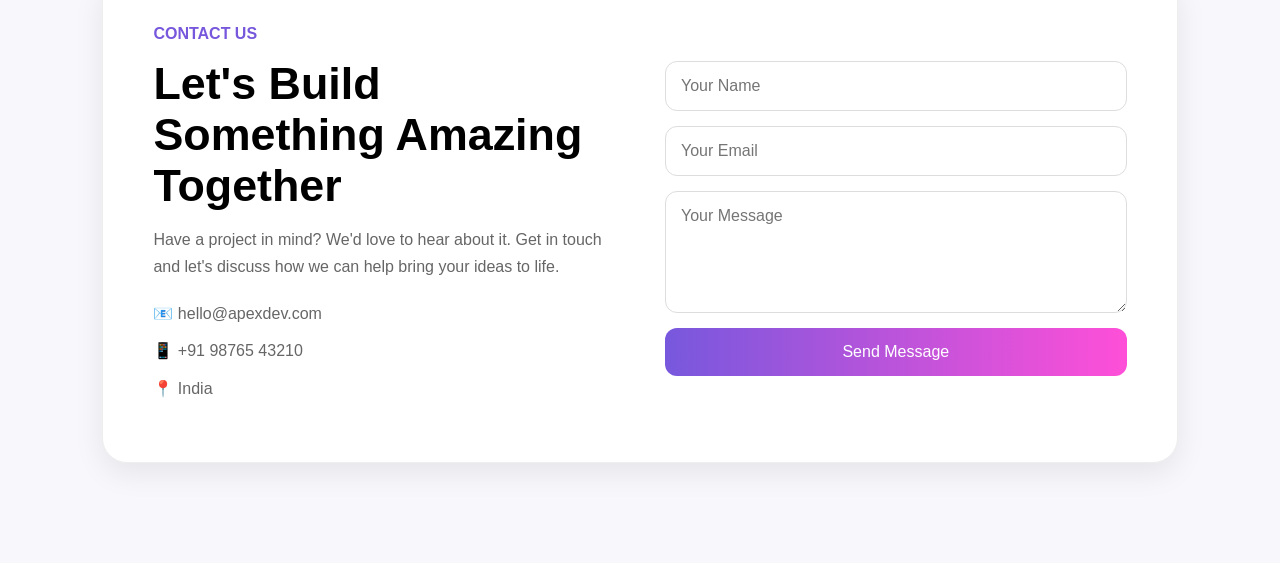
==== commit 65f54e13: "Update index.html" ====
--- a/index.html
+++ b/index.html
@@ -372,7 +372,7 @@
         <input type="text" placeholder="Your Name" required>
         <input type="email" placeholder="Your Email" required>
         <textarea rows="5" placeholder="Your Message" required></textarea>
-        <button type="submit">Send Message</button>
+        <button type="submit" onclick="alert('Message Sent')">Send Message</button>
       </form>
 
     </div>
--- a/style.css
+++ b/style.css
@@ -6,8 +6,8 @@
 body {
     font-family: sans-serif;
     margin: 0px;
+    background: #f8f8fc;
     overflow-x: hidden;
-    background: #f8f8fc;
 }
 
 .navbar {
@@ -413,3 +413,193 @@
     border-radius: 20px;
     font-size: 12px;
 }
+.about {
+    padding: 100px 8%;
+}
+
+.section-title {
+    text-align: center;
+    margin-bottom: 50px;
+}
+
+.section-title h2 {
+    font-size: 3rem;
+    margin-bottom: 10px;
+}
+
+.section-title p {
+    color: #777;
+}
+
+.about-grid {
+    display: grid;
+    grid-template-columns: repeat(auto-fit, minmax(250px, 1fr));
+    gap: 25px;
+}
+
+.about-card {
+    background: #fff;
+    padding: 35px 25px;
+    border-radius: 20px;
+    border: 1px solid #eee;
+    box-shadow: 0 5px 25px rgba(0, 0, 0, 0.05);
+    transition: 0.3s;
+}
+
+.about-card:hover {
+    transform: translateY(-8px);
+}
+
+.about-card h3 {
+    color: #7758dd;
+    margin-bottom: 15px;
+    font-size: 1.3rem;
+}
+
+.about-card p {
+    color: #666;
+    line-height: 1.7;
+}
+
+.services {
+    padding: 100px 8%;
+}
+
+.section-title {
+    text-align: center;
+    margin-bottom: 50px;
+}
+
+.section-title h2 {
+    font-size: 3rem;
+    margin-bottom: 10px;
+}
+
+.section-title p {
+    color: #777;
+}
+
+.services-grid {
+    display: grid;
+    grid-template-columns: repeat(auto-fit, minmax(260px, 1fr));
+    gap: 25px;
+}
+
+.service-card {
+    background: #fff;
+    padding: 35px 25px;
+    border-radius: 20px;
+    border: 1px solid #eee;
+    box-shadow: 0 5px 25px rgba(0, 0, 0, 0.05);
+    transition: 0.3s ease;
+    text-align: center;
+}
+
+.service-card:hover {
+    transform: translateY(-10px);
+}
+
+.service-icon {
+    width: 70px;
+    height: 70px;
+    margin: 0 auto 20px;
+    border-radius: 15px;
+    background: rgba(119, 88, 221, 0.1);
+    display: flex;
+    align-items: center;
+    justify-content: center;
+    font-size: 2rem;
+}
+
+.service-card h3 {
+    margin-bottom: 15px;
+    color: #222;
+}
+
+.service-card p {
+    color: #666;
+    line-height: 1.7;
+}
+.contact {
+    padding: 100px 8%;
+}
+
+.contact-card {
+    background: #fff;
+    border-radius: 25px;
+    padding: 50px;
+    display: flex;
+    gap: 50px;
+    align-items: center;
+    justify-content: space-between;
+    box-shadow: 0 10px 30px rgba(0, 0, 0, 0.08);
+    border: 1px solid #eee;
+}
+
+.contact-info {
+    flex: 1;
+}
+
+.contact-info span {
+    color: #7758dd;
+    font-weight: 600;
+}
+
+.contact-info h2 {
+    font-size: 2.8rem;
+    margin: 15px 0;
+}
+
+.contact-info p {
+    color: #666;
+    line-height: 1.7;
+}
+
+.contact-details {
+    margin-top: 20px;
+}
+
+.contact-details p {
+    margin: 10px 0;
+}
+
+.contact-form {
+    flex: 1;
+    display: flex;
+    flex-direction: column;
+    gap: 15px;
+}
+
+.contact-form input,
+.contact-form textarea {
+    padding: 15px;
+    border: 1px solid #ddd;
+    border-radius: 12px;
+    outline: none;
+    font-size: 1rem;
+}
+
+.contact-form button {
+    padding: 15px;
+    border: none;
+    border-radius: 12px;
+    background: linear-gradient(90deg, #7758dd, #ff4fd8);
+    color: white;
+    font-size: 1rem;
+    cursor: pointer;
+}
+
+.contact-form button:hover {
+    opacity: 0.9;
+}
+
+@media (max-width: 768px) {
+    .contact-card {
+        flex-direction: column;
+        padding: 30px;
+    }
+
+    .contact-info h2 {
+        font-size: 2rem;
+    }
+}
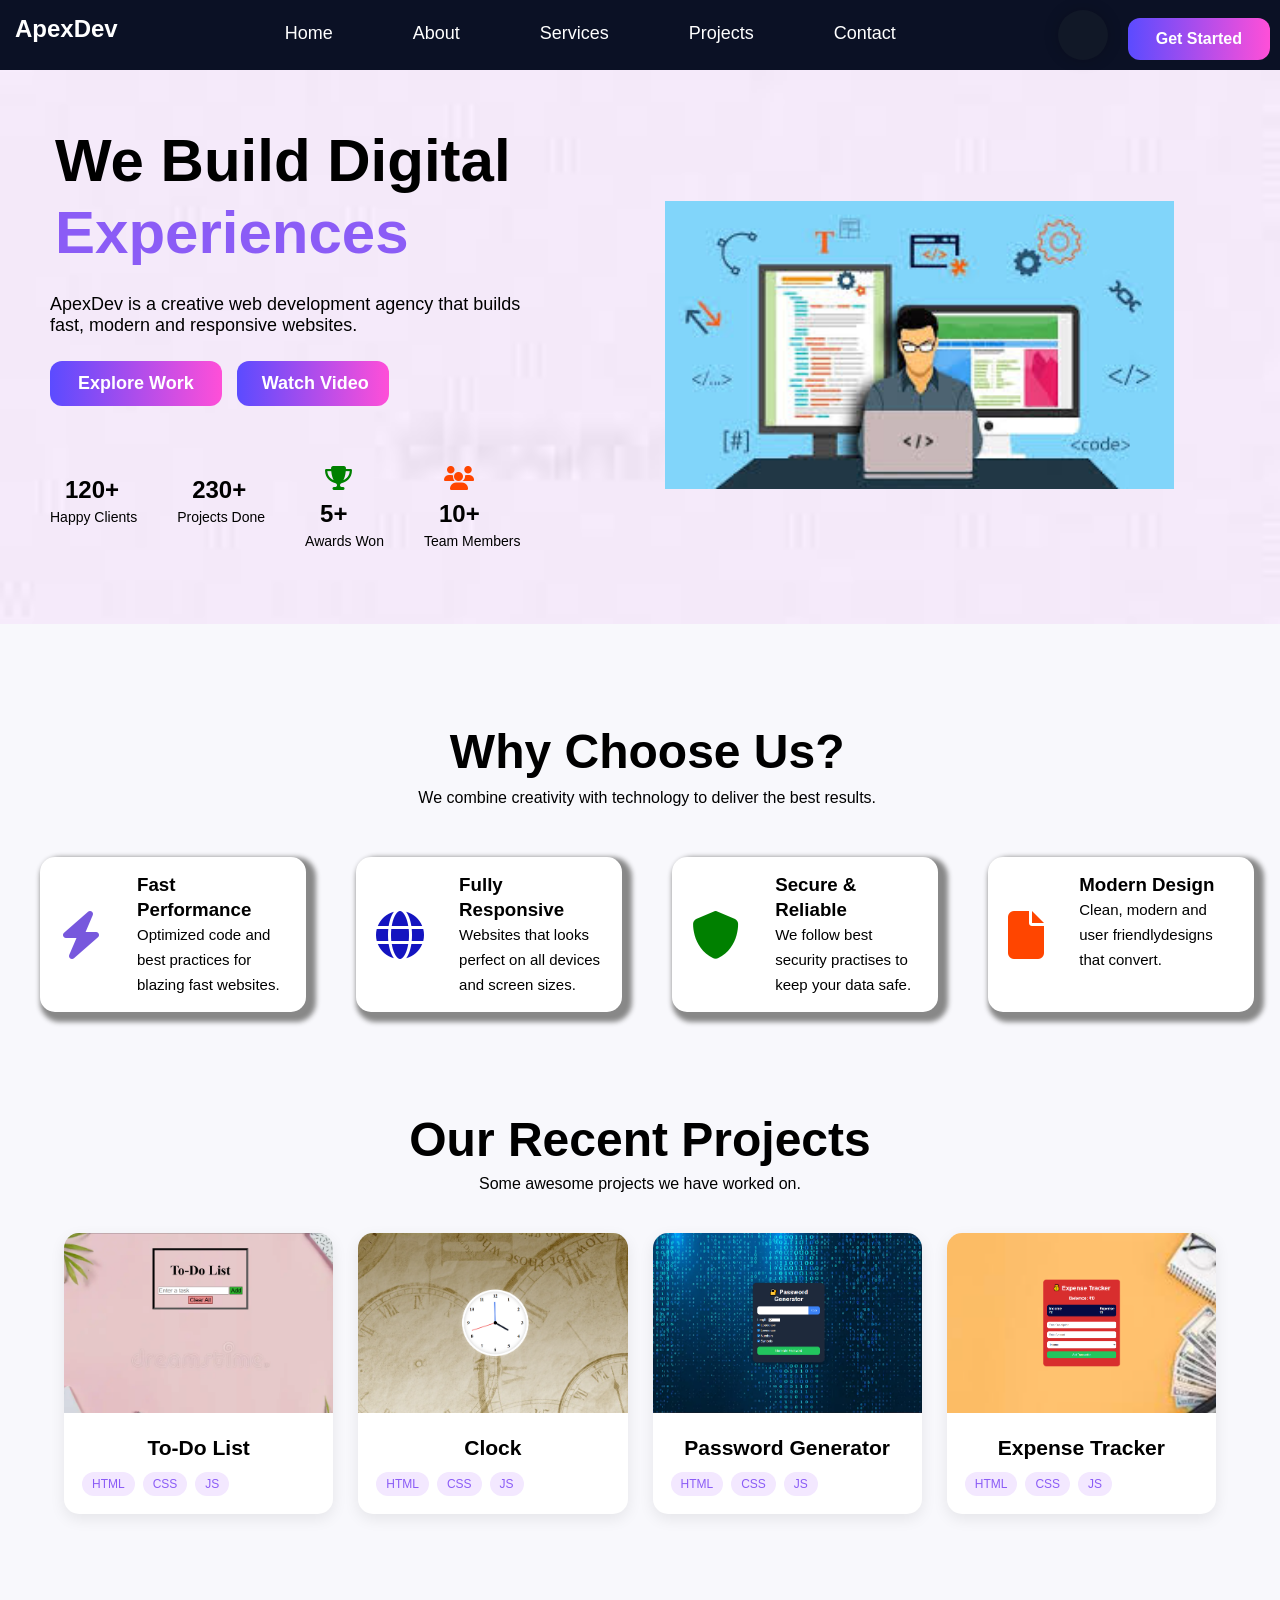
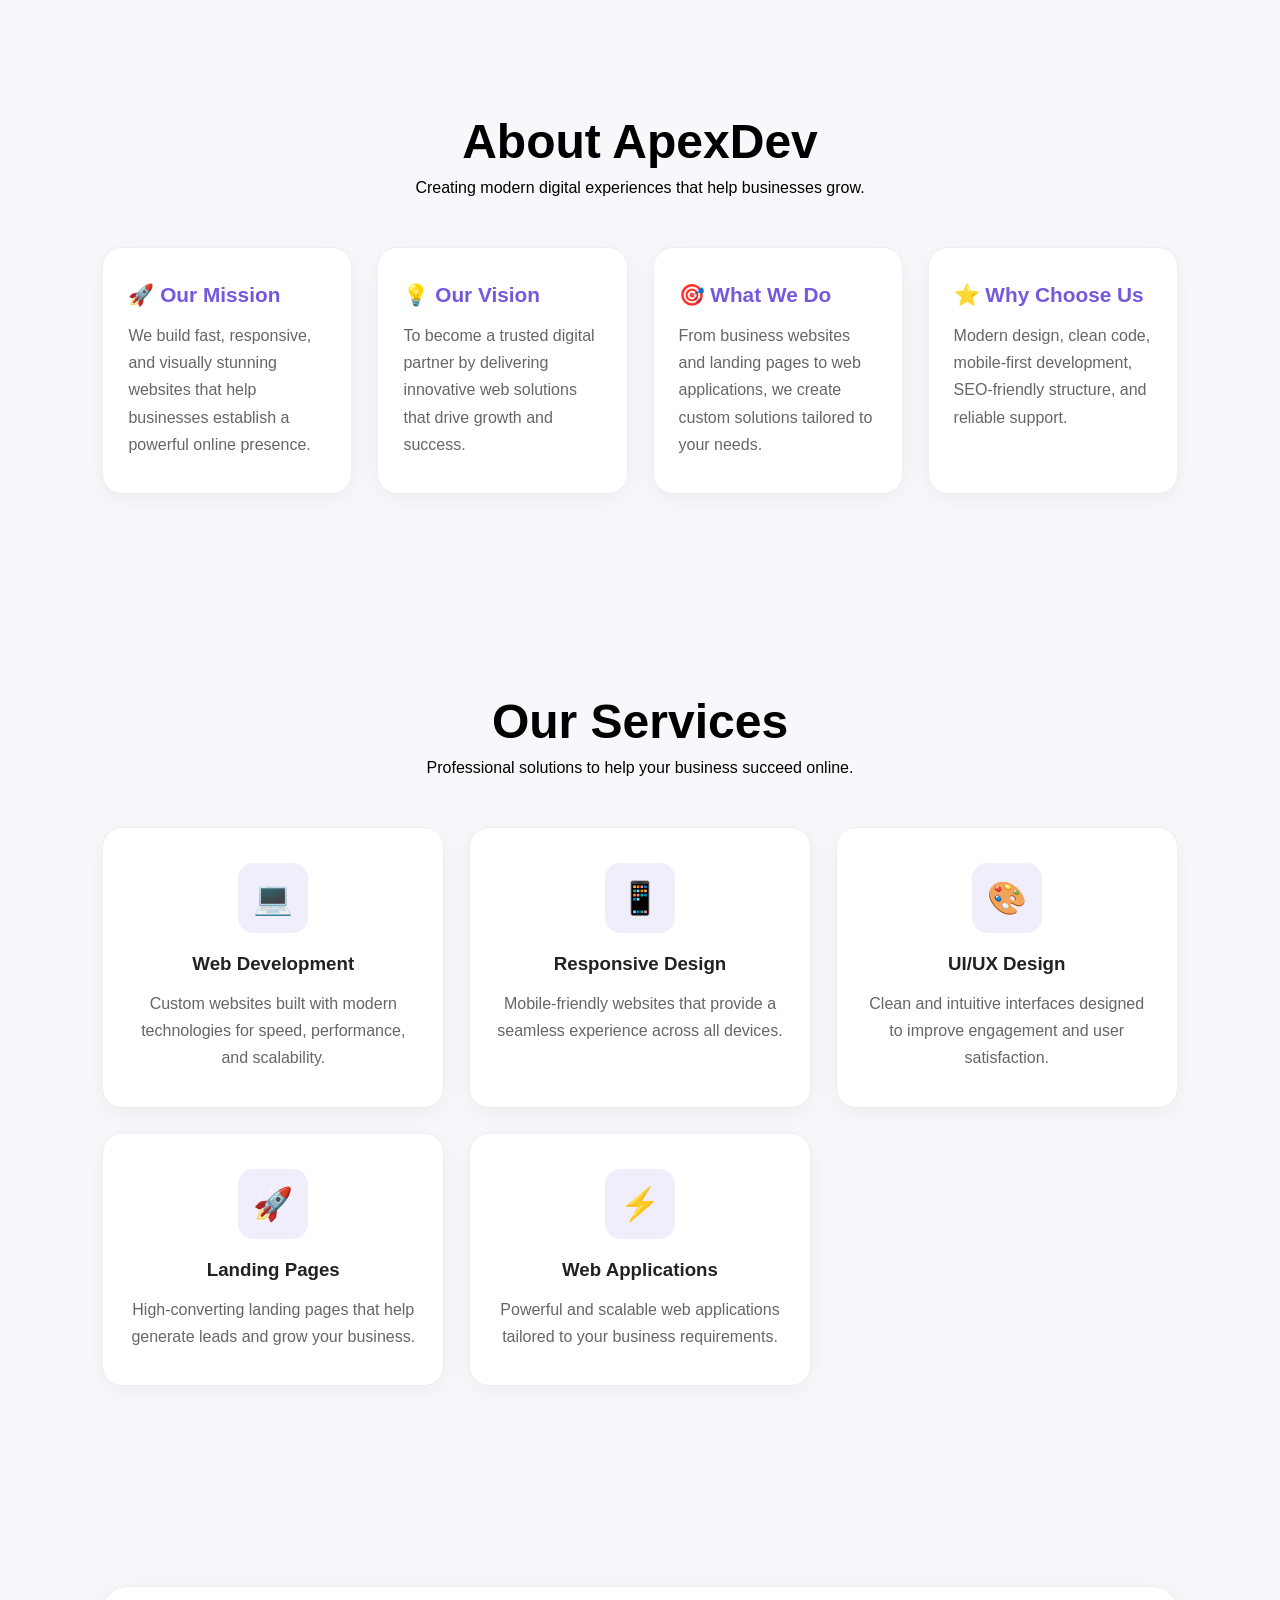
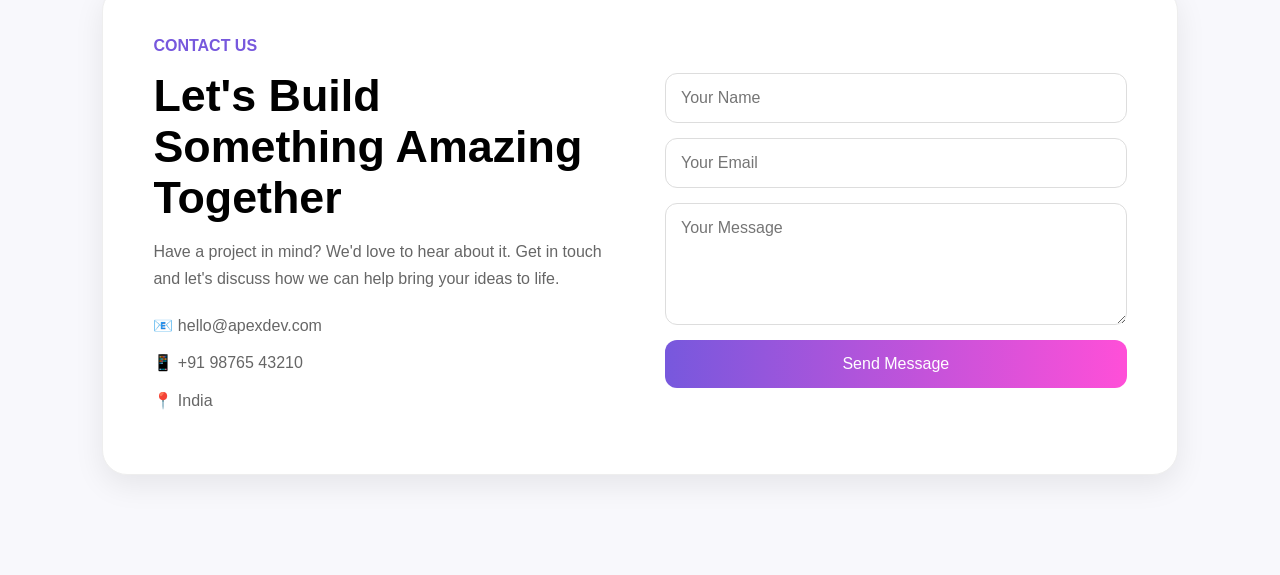
==== commit d0fdc067: "Update index.html" ====
--- a/index.html
+++ b/index.html
@@ -11,9 +11,9 @@
       href="https://cdnjs.cloudflare.com/ajax/libs/font-awesome/4.7.0/css/font-awesome.min.css"
     />
     <link
-  rel="stylesheet"
-  href="https://cdnjs.cloudflare.com/ajax/libs/font-awesome/6.5.1/css/all.min.css"
-/>
+      rel="stylesheet"
+      href="https://cdnjs.cloudflare.com/ajax/libs/font-awesome/6.5.1/css/all.min.css"
+    />
   </head>
 
   <body>
@@ -36,11 +36,11 @@
             </ul>
           </div>
           <div class="theme">
-            <button class="dark-button" onclick="darkTheme()"><i class="fa fa-sun-o" aria-hidden="true"></i><i class="fa fa-moon-o" aria-hidden="true"></i></button>
-            <button class="get-theme"><a href="project-brief.html" class="btn">
-  Get Started
-</a>
+            <button class="dark-button" onclick="darkTheme()">
+              <i class="fa fa-sun-o" aria-hidden="true"></i
+              ><i class="fa fa-moon-o" aria-hidden="true"></i>
             </button>
+            <button id="openModal" class="get-theme">Get Started</button>
           </div>
         </div>
       </div>
@@ -66,9 +66,11 @@
             <a
               href="https://youtu.be/UOmbmTO1gC4?si=s0lWAxmYmjUyqpGj"
               target="_blank"
-              >
-              <div class="icon-cont"><i class="fa fa-play-circle-o" aria-hidden="true"></i><p>Watch
-              Video</p></div></a
+            >
+              <div class="icon-cont">
+                <i class="fa fa-play-circle-o" aria-hidden="true"></i>
+                <p>Watch Video</p>
+              </div></a
             >
           </button>
         </div>
@@ -76,40 +78,47 @@
         <div class="stats">
           <div class="stat-box">
             <div class="icon-cont">
-            <i
-              style="color: #7758dd"
-              class="fa fa-smile-o"
-              aria-hidden="true"
-            ></i></div>
+              <i
+                style="color: #7758dd"
+                class="fa fa-smile-o"
+                aria-hidden="true"
+              ></i>
+            </div>
             <h2>120+</h2>
             <p>Happy Clients</p>
           </div>
 
           <div class="stat-box">
             <div class="icon-cont">
-            <i
-              style="color: rgb(27, 27, 202)"
-              class="fa fa-folder-open-o"
-              aria-hidden="true"
-            ></i></div>
+              <i
+                style="color: rgb(27, 27, 202)"
+                class="fa fa-folder-open-o"
+                aria-hidden="true"
+              ></i>
+            </div>
             <h2>230+</h2>
             <p>Projects Done</p>
           </div>
 
           <div class="stat-box">
             <div class="icon-cont">
-            <i style="color: green" class="fa fa-trophy" aria-hidden="true"></i></div>
+              <i
+                style="color: green"
+                class="fa fa-trophy"
+                aria-hidden="true"
+              ></i>
+            </div>
             <h2>5+</h2>
             <p>Awards Won</p>
           </div>
 
           <div class="stat-box">
             <div class="icon-cont">
-            <i
-              style="color: orangered"
-              class="fa fa-users"
-              aria-hidden="true"
-            ></i>
+              <i
+                style="color: orangered"
+                class="fa fa-users"
+                aria-hidden="true"
+              ></i>
             </div>
             <h2>10+</h2>
             <p>Team Members</p>
@@ -247,137 +256,167 @@
       </div>
     </section>
     <section class="about" id="about">
-  <div class="container">
-    <div class="section-title">
-      <h2>About ApexDev</h2>
-      <p>Creating modern digital experiences that help businesses grow.</p>
-    </div>
-
-    <div class="about-grid">
-
-      <div class="about-card">
-        <h3>🚀 Our Mission</h3>
-        <p>
-          We build fast, responsive, and visually stunning websites that
-          help businesses establish a powerful online presence.
-        </p>
-      </div>
-
-      <div class="about-card">
-        <h3>💡 Our Vision</h3>
-        <p>
-          To become a trusted digital partner by delivering innovative web
-          solutions that drive growth and success.
-        </p>
-      </div>
-
-      <div class="about-card">
-        <h3>🎯 What We Do</h3>
-        <p>
-          From business websites and landing pages to web applications,
-          we create custom solutions tailored to your needs.
-        </p>
-      </div>
-
-      <div class="about-card">
-        <h3>⭐ Why Choose Us</h3>
-        <p>
-          Modern design, clean code, mobile-first development, SEO-friendly
-          structure, and reliable support.
-        </p>
-      </div>
-
-    </div>
+      <div class="container">
+        <div class="section-title">
+          <h2>About ApexDev</h2>
+          <p>Creating modern digital experiences that help businesses grow.</p>
+        </div>
+
+        <div class="about-grid">
+          <div class="about-card">
+            <h3>🚀 Our Mission</h3>
+            <p>
+              We build fast, responsive, and visually stunning websites that
+              help businesses establish a powerful online presence.
+            </p>
+          </div>
+
+          <div class="about-card">
+            <h3>💡 Our Vision</h3>
+            <p>
+              To become a trusted digital partner by delivering innovative web
+              solutions that drive growth and success.
+            </p>
+          </div>
+
+          <div class="about-card">
+            <h3>🎯 What We Do</h3>
+            <p>
+              From business websites and landing pages to web applications, we
+              create custom solutions tailored to your needs.
+            </p>
+          </div>
+
+          <div class="about-card">
+            <h3>⭐ Why Choose Us</h3>
+            <p>
+              Modern design, clean code, mobile-first development, SEO-friendly
+              structure, and reliable support.
+            </p>
+          </div>
+        </div>
+      </div>
+    </section>
+    <section class="services" id="services">
+      <div class="container">
+        <div class="section-title">
+          <h2>Our Services</h2>
+          <p>Professional solutions to help your business succeed online.</p>
+        </div>
+
+        <div class="services-grid">
+          <div class="service-card">
+            <div class="service-icon">💻</div>
+            <h3>Web Development</h3>
+            <p>
+              Custom websites built with modern technologies for speed,
+              performance, and scalability.
+            </p>
+          </div>
+
+          <div class="service-card">
+            <div class="service-icon">📱</div>
+            <h3>Responsive Design</h3>
+            <p>
+              Mobile-friendly websites that provide a seamless experience across
+              all devices.
+            </p>
+          </div>
+
+          <div class="service-card">
+            <div class="service-icon">🎨</div>
+            <h3>UI/UX Design</h3>
+            <p>
+              Clean and intuitive interfaces designed to improve engagement and
+              user satisfaction.
+            </p>
+          </div>
+
+          <div class="service-card">
+            <div class="service-icon">🚀</div>
+            <h3>Landing Pages</h3>
+            <p>
+              High-converting landing pages that help generate leads and grow
+              your business.
+            </p>
+          </div>
+
+          <div class="service-card">
+            <div class="service-icon">⚡</div>
+            <h3>Web Applications</h3>
+            <p>
+              Powerful and scalable web applications tailored to your business
+              requirements.
+            </p>
+          </div>
+        </div>
+      </div>
+    </section>
+    <section class="contact" id="contact">
+      <div class="container">
+        <div class="contact-card">
+          <div class="contact-info">
+            <span>CONTACT US</span>
+            <h2>Let's Build Something Amazing Together</h2>
+
+            <p>
+              Have a project in mind? We'd love to hear about it. Get in touch
+              and let's discuss how we can help bring your ideas to life.
+            </p>
+
+            <div class="contact-details">
+              <p>📧 hello@apexdev.com</p>
+              <p>📱 +91 98765 43210</p>
+              <p>📍 India</p>
+            </div>
+          </div>
+
+          <form class="contact-form">
+            <input type="text" placeholder="Your Name" required />
+            <input type="email" placeholder="Your Email" required />
+            <textarea rows="5" placeholder="Your Message" required></textarea>
+            <button type="submit" onclick="alert('Message Sent')">
+              Send Message
+            </button>
+          </form>
+        </div>
+      </div>
+    </section>
+    <div class="modal" id="projectModal">
+  <div class="modal-content">
+
+    <span class="close-btn">&times;</span>
+
+    <h2>Project Brief</h2>
+    <p>Tell us about your project and we'll get back to you.</p>
+
+    <form>
+      <input type="text" placeholder="Your Name" required>
+
+      <input type="email" placeholder="Your Email" required>
+
+      <select required>
+        <option value="">Select Project Type</option>
+        <option>Business Website</option>
+        <option>Portfolio Website</option>
+        <option>E-Commerce Store</option>
+        <option>Landing Page</option>
+        <option>Web Application</option>
+      </select>
+
+      <textarea
+        rows="5"
+        placeholder="Describe your project..."
+        required
+      ></textarea>
+
+      <button type="submit" class="submit-btn">
+        Submit Request
+      </button>
+    </form>
+
   </div>
-</section>
-<section class="services" id="services">
-  <div class="container">
-    <div class="section-title">
-      <h2>Our Services</h2>
-      <p>Professional solutions to help your business succeed online.</p>
-    </div>
-
-    <div class="services-grid">
-
-      <div class="service-card">
-        <div class="service-icon">💻</div>
-        <h3>Web Development</h3>
-        <p>
-          Custom websites built with modern technologies for speed,
-          performance, and scalability.
-        </p>
-      </div>
-
-      <div class="service-card">
-        <div class="service-icon">📱</div>
-        <h3>Responsive Design</h3>
-        <p>
-          Mobile-friendly websites that provide a seamless experience
-          across all devices.
-        </p>
-      </div>
-
-      <div class="service-card">
-        <div class="service-icon">🎨</div>
-        <h3>UI/UX Design</h3>
-        <p>
-          Clean and intuitive interfaces designed to improve engagement
-          and user satisfaction.
-        </p>
-      </div>
-
-      <div class="service-card">
-        <div class="service-icon">🚀</div>
-        <h3>Landing Pages</h3>
-        <p>
-          High-converting landing pages that help generate leads and
-          grow your business.
-        </p>
-      </div>
-
-      <div class="service-card">
-        <div class="service-icon">⚡</div>
-        <h3>Web Applications</h3>
-        <p>
-          Powerful and scalable web applications tailored to your
-          business requirements.
-        </p>
-      </div>
-
-    </div>
-  </div>
-</section>
-<section class="contact" id="contact">
-  <div class="container">
-    <div class="contact-card">
-
-      <div class="contact-info">
-        <span>CONTACT US</span>
-        <h2>Let's Build Something Amazing Together</h2>
-
-        <p>
-          Have a project in mind? We'd love to hear about it.
-          Get in touch and let's discuss how we can help bring
-          your ideas to life.
-        </p>
-
-        <div class="contact-details">
-          <p>📧 hello@apexdev.com</p>
-          <p>📱 +91 98765 43210</p>
-          <p>📍 India</p>
-        </div>
-      </div>
-
-      <form class="contact-form">
-        <input type="text" placeholder="Your Name" required>
-        <input type="email" placeholder="Your Email" required>
-        <textarea rows="5" placeholder="Your Message" required></textarea>
-        <button type="submit" onclick="alert('Message Sent')">Send Message</button>
-      </form>
-
-    </div>
-  </div>
-</section>
+</div>
     <script src="script.js"></script>
   </body>
 </html>
--- a/style.css
+++ b/style.css
@@ -78,6 +78,16 @@
     hero .hero-image img {
         width: 110%;
     }
+        .hero {
+            flex-direction: column;
+            text-align: center;
+        }
+    
+        .hero-content {
+            display: flex;
+            flex-direction: column;
+            align-items: center;
+        }
 }
 
 @media(max-width:768px) {
@@ -355,17 +365,18 @@
 .projects {
     width: 90%;
     margin: 100px auto;
+    text-align: center;
 }
 
 .project-header {
     display: flex;
-    justify-content: space-between;
+    justify-content: center;
     align-items: center;
     margin-bottom: 40px;
 }
 
 .project-header h2 {
-    font-size: 38px;
+    font-size: 3rem;
     margin-bottom: 8px;
 }
 
@@ -427,9 +438,6 @@
     margin-bottom: 10px;
 }
 
-.section-title p {
-    color: #777;
-}
 
 .about-grid {
     display: grid;
@@ -463,20 +471,6 @@
 
 .services {
     padding: 100px 8%;
-}
-
-.section-title {
-    text-align: center;
-    margin-bottom: 50px;
-}
-
-.section-title h2 {
-    font-size: 3rem;
-    margin-bottom: 10px;
-}
-
-.section-title p {
-    color: #777;
 }
 
 .services-grid {
@@ -603,3 +597,69 @@
         font-size: 2rem;
     }
 }
+
+.modal {
+    display: none;
+    position: fixed;
+    inset: 0;
+    background: rgba(0, 0, 0, 0.6);
+    z-index: 9999;
+
+    justify-content: center;
+    align-items: center;
+}
+
+.modal-content {
+    width: 90%;
+    max-width: 600px;
+    background: white;
+    padding: 35px;
+    border-radius: 20px;
+    position: relative;
+    animation: popup 0.3s ease;
+}
+
+@keyframes popup {
+    from {
+        transform: scale(0.8);
+        opacity: 0;
+    }
+
+    to {
+        transform: scale(1);
+        opacity: 1;
+    }
+}
+
+.close-btn {
+    position: absolute;
+    right: 20px;
+    top: 15px;
+    font-size: 30px;
+    cursor: pointer;
+}
+
+.modal-content form {
+    display: flex;
+    flex-direction: column;
+    gap: 15px;
+    margin-top: 20px;
+}
+
+.modal-content input,
+.modal-content select,
+.modal-content textarea {
+    padding: 14px;
+    border: 1px solid #ddd;
+    border-radius: 10px;
+    outline: none;
+}
+
+.submit-btn {
+    border: none;
+    padding: 14px;
+    border-radius: 10px;
+    color: white;
+    cursor: pointer;
+    background: linear-gradient(90deg, #7758dd, #ff4fd8);
+}
